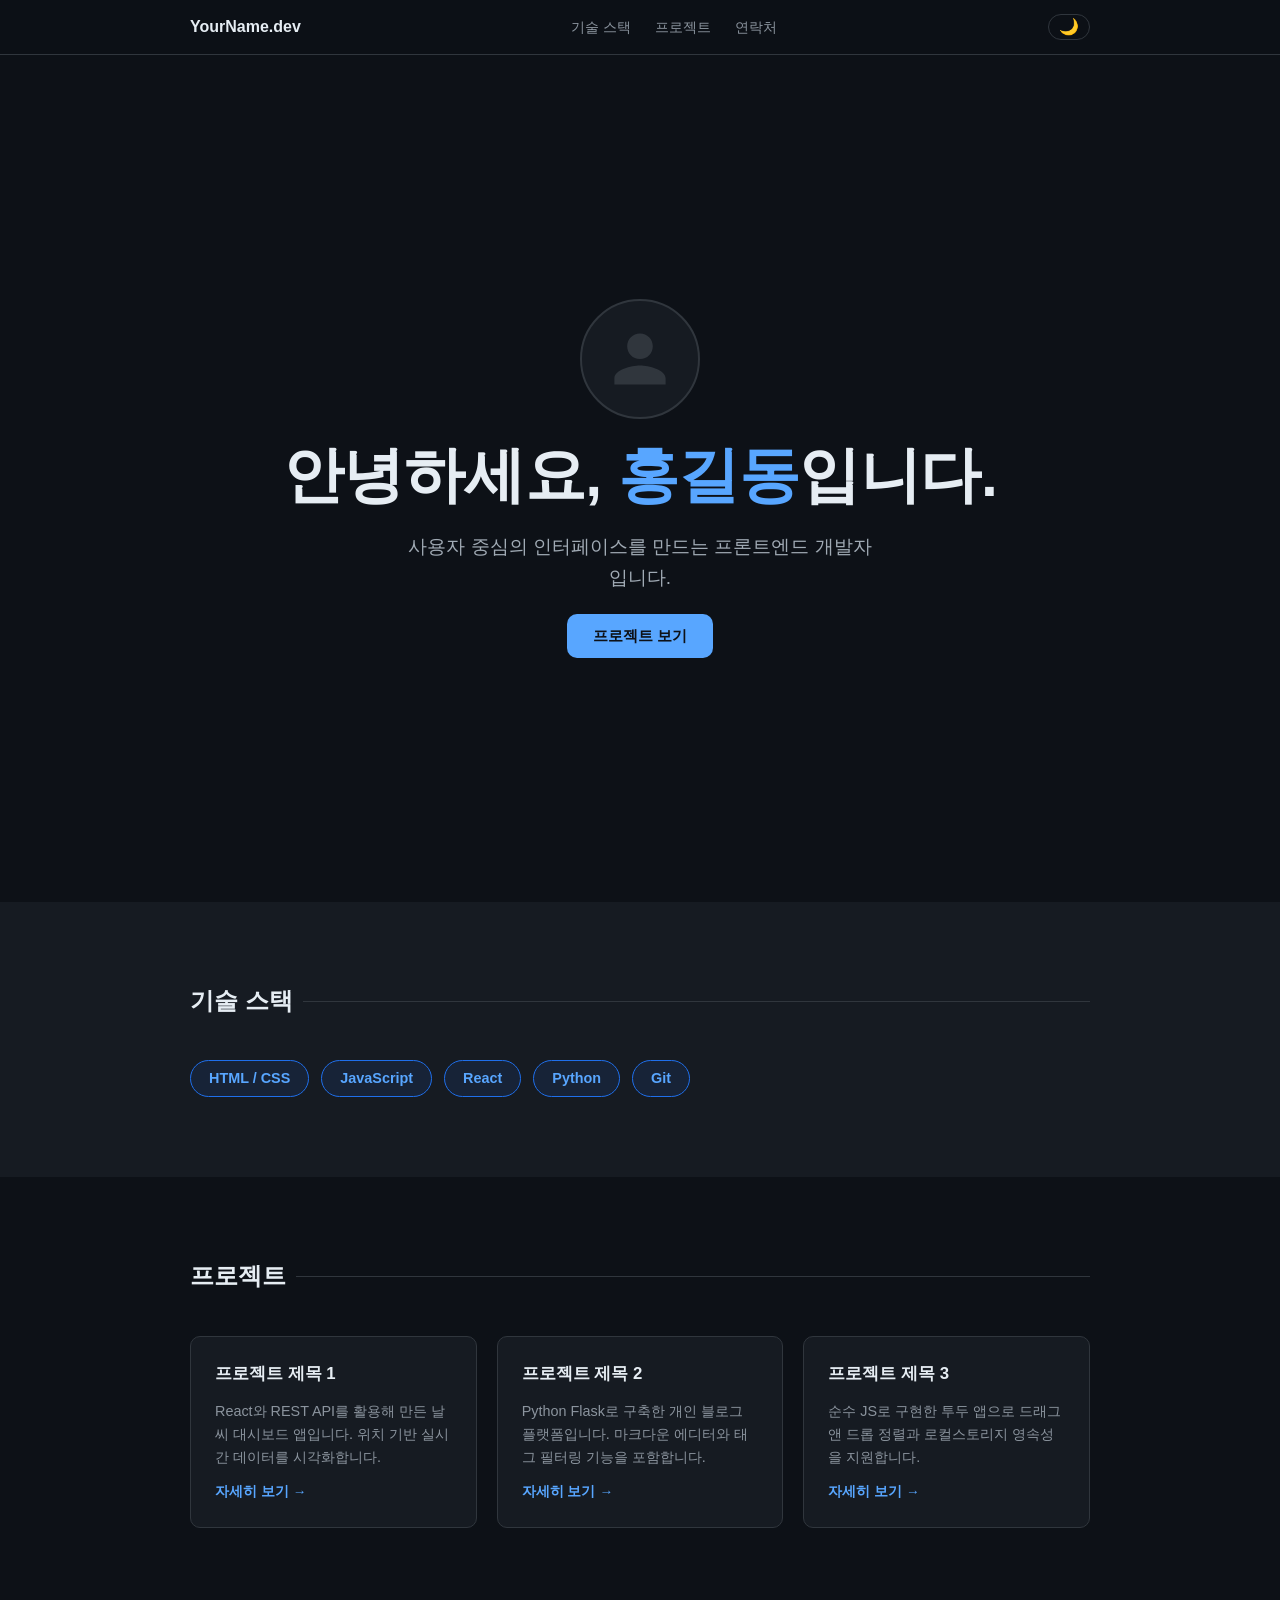
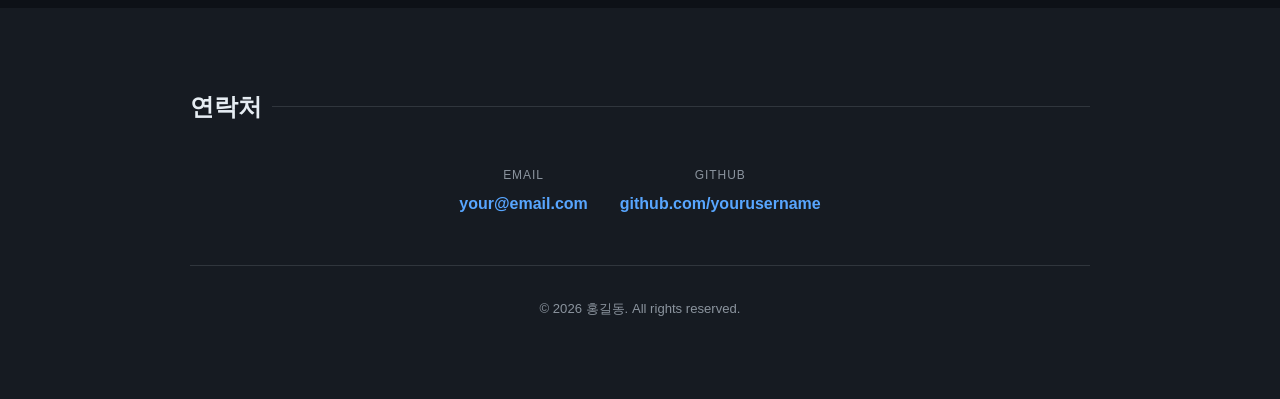
==== index.html @ 03c540ab "Initial commit: add personal portfolio landing page Co-Authored-By: Claude Sonnet 4.6 <noreply@anthr" ====
<!DOCTYPE html>
<html lang="ko">
<head>
  <meta charset="UTF-8" />
  <meta name="viewport" content="width=device-width, initial-scale=1.0" />
  <title>포트폴리오</title>
  <style>
    /* ── Reset & Base ── */
    *, *::before, *::after { box-sizing: border-box; margin: 0; padding: 0; }

    :root {
      --radius: 10px;
    }

    [data-theme="dark"] {
      --bg:        #0d1117;
      --surface:   #161b22;
      --border:    #30363d;
      --accent:    #58a6ff;
      --accent-dim:#1f6feb;
      --text:      #e6edf3;
      --muted:     #8b949e;
    }

    [data-theme="light"] {
      --bg:        #f6f8fa;
      --surface:   #ffffff;
      --border:    #d0d7de;
      --accent:    #0969da;
      --accent-dim:#54aeff;
      --text:      #1f2328;
      --muted:     #656d76;
    }

    html { scroll-behavior: smooth; }

    body {
      background: var(--bg);
      color: var(--text);
      font-family: -apple-system, BlinkMacSystemFont, "Segoe UI", sans-serif;
      line-height: 1.6;
    }

    a { color: var(--accent); text-decoration: none; }
    a:hover { text-decoration: underline; }

    section { padding: 80px 24px; }

    .container {
      max-width: 900px;
      margin: 0 auto;
    }

    .section-title {
      font-size: 1.5rem;
      font-weight: 700;
      margin-bottom: 40px;
      color: var(--text);
      display: flex;
      align-items: center;
      gap: 10px;
    }

    .section-title::after {
      content: "";
      flex: 1;
      height: 1px;
      background: var(--border);
    }

    /* ── Nav ── */
    nav {
      position: sticky;
      top: 0;
      z-index: 100;
      background: rgba(13, 17, 23, 0.85);
      backdrop-filter: blur(8px);
      border-bottom: 1px solid var(--border);
      padding: 14px 24px;
    }

    .nav-inner {
      max-width: 900px;
      margin: 0 auto;
      display: flex;
      justify-content: space-between;
      align-items: center;
    }

    .nav-logo {
      font-weight: 700;
      font-size: 1rem;
      color: var(--text);
    }

    .nav-links {
      display: flex;
      gap: 24px;
      list-style: none;
    }

    .nav-links a {
      font-size: 0.9rem;
      color: var(--muted);
      transition: color 0.2s;
    }

    .nav-links a:hover {
      color: var(--text);
      text-decoration: none;
    }

    .theme-toggle {
      background: none;
      border: 1px solid var(--border);
      border-radius: 20px;
      padding: 4px 10px;
      font-size: 1rem;
      cursor: pointer;
      line-height: 1;
      transition: border-color 0.2s, background 0.2s;
    }

    .theme-toggle:hover {
      background: var(--surface);
      border-color: var(--accent);
    }

    /* ── Hero ── */
    #hero {
      min-height: calc(100vh - 53px);
      display: flex;
      align-items: center;
      padding-top: 100px;
      padding-bottom: 100px;
      text-align: center;
    }

    .hero-inner {
      display: flex;
      flex-direction: column;
      align-items: center;
      text-align: center;
      gap: 20px;
      width: 100%;
    }

    .avatar {
      width: 120px;
      height: 120px;
      border-radius: 50%;
      background: var(--surface);
      border: 2px solid var(--border);
      display: flex;
      align-items: center;
      justify-content: center;
      overflow: hidden;
      color: var(--muted);
      font-size: 0.75rem;
    }

    .avatar svg {
      width: 64px;
      height: 64px;
      fill: var(--border);
    }

    .hero-name {
      font-size: clamp(2.5rem, 6vw, 3.8rem);
      font-weight: 800;
      letter-spacing: -0.5px;
      line-height: 1.2;
    }

    .hero-name span { color: var(--accent); }

    .hero-sub {
      font-size: clamp(1rem, 2.5vw, 1.2rem);
      color: #a0aab4;
      max-width: 480px;
    }

    .btn {
      display: inline-block;
      padding: 10px 26px;
      border-radius: var(--radius);
      font-size: 0.95rem;
      font-weight: 600;
      transition: background 0.2s, transform 0.15s;
    }

    .btn-primary {
      background: var(--accent);
      color: #0d1117;
    }

    .btn-primary:hover {
      background: #79b8ff;
      text-decoration: none;
      transform: translateY(-2px);
    }

    /* ── Skills ── */
    #skills { background: var(--surface); }

    .badge-list {
      display: flex;
      flex-wrap: wrap;
      gap: 12px;
    }

    .badge {
      padding: 6px 18px;
      border: 1px solid var(--accent-dim);
      border-radius: 20px;
      font-size: 0.9rem;
      font-weight: 600;
      color: var(--accent);
      background: rgba(31, 111, 235, 0.1);
      transition: background 0.2s, transform 0.15s;
      cursor: default;
    }

    .badge:hover {
      background: rgba(88, 166, 255, 0.18);
      transform: translateY(-2px);
    }

    /* ── Projects ── */
    .card-grid {
      display: grid;
      grid-template-columns: repeat(3, 1fr);
      gap: 20px;
    }

    .card {
      background: var(--surface);
      border: 1px solid var(--border);
      border-radius: var(--radius);
      padding: 24px;
      display: flex;
      flex-direction: column;
      gap: 12px;
      transition: border-color 0.2s, transform 0.2s;
    }

    .card:hover {
      border-color: var(--accent);
      transform: translateY(-4px);
    }

    .card-title {
      font-size: 1.05rem;
      font-weight: 700;
    }

    .card-desc {
      font-size: 0.9rem;
      color: var(--muted);
      flex: 1;
    }

    .card-link {
      font-size: 0.85rem;
      font-weight: 600;
      color: var(--accent);
      display: inline-flex;
      align-items: center;
      gap: 4px;
      margin-top: auto;
    }

    .card-link::after { content: " →"; }

    .card-link:hover { text-decoration: none; opacity: 0.85; }

    /* ── Contact ── */
    #contact {
      background: var(--surface);
      text-align: center;
    }

    .contact-links {
      display: flex;
      justify-content: center;
      gap: 32px;
      flex-wrap: wrap;
      margin-bottom: 48px;
    }

    .contact-item {
      display: flex;
      flex-direction: column;
      align-items: center;
      gap: 6px;
    }

    .contact-label {
      font-size: 0.75rem;
      color: var(--muted);
      text-transform: uppercase;
      letter-spacing: 0.08em;
    }

    .contact-value {
      font-size: 1rem;
      font-weight: 600;
      color: var(--accent);
    }

    footer {
      padding-top: 32px;
      border-top: 1px solid var(--border);
      color: var(--muted);
      font-size: 0.82rem;
    }

    /* ── Responsive ── */
    @media (max-width: 720px) {
      .card-grid { grid-template-columns: 1fr; }
      .nav-links { gap: 16px; }
    }

    @media (max-width: 480px) {
      .nav-links { display: none; }
      section { padding: 60px 20px; }
    }
  </style>
</head>
<body>

  <!-- Nav -->
  <nav>
    <div class="nav-inner">
      <span class="nav-logo">YourName.dev</span>
      <ul class="nav-links">
        <li><a href="#skills">기술 스택</a></li>
        <li><a href="#projects">프로젝트</a></li>
        <li><a href="#contact">연락처</a></li>
      </ul>
      <button class="theme-toggle" id="themeToggle" aria-label="테마 전환">🌙</button>
    </div>
  </nav>

  <!-- Hero -->
  <section id="hero">
    <div class="container hero-inner">
      <div class="avatar" aria-label="프로필 이미지 자리">
        <!-- 실제 이미지 사용 시: <img src="profile.jpg" alt="프로필"> -->
        <svg viewBox="0 0 24 24" xmlns="http://www.w3.org/2000/svg">
          <path d="M12 12c2.7 0 4.8-2.1 4.8-4.8S14.7 2.4 12 2.4 7.2 4.5 7.2 7.2 9.3 12 12 12zm0 2.4c-3.2 0-9.6 1.6-9.6 4.8v2.4h19.2v-2.4c0-3.2-6.4-4.8-9.6-4.8z"/>
        </svg>
      </div>
      <h1 class="hero-name">안녕하세요, <span>홍길동</span>입니다.</h1>
      <p class="hero-sub">사용자 중심의 인터페이스를 만드는 프론트엔드 개발자입니다.</p>
      <a href="#projects" class="btn btn-primary">프로젝트 보기</a>
    </div>
  </section>

  <!-- Skills -->
  <section id="skills">
    <div class="container">
      <h2 class="section-title">기술 스택</h2>
      <div class="badge-list">
        <span class="badge">HTML / CSS</span>
        <span class="badge">JavaScript</span>
        <span class="badge">React</span>
        <span class="badge">Python</span>
        <span class="badge">Git</span>
      </div>
    </div>
  </section>

  <!-- Projects -->
  <section id="projects">
    <div class="container">
      <h2 class="section-title">프로젝트</h2>
      <div class="card-grid">

        <div class="card">
          <div class="card-title">프로젝트 제목 1</div>
          <p class="card-desc">React와 REST API를 활용해 만든 날씨 대시보드 앱입니다. 위치 기반 실시간 데이터를 시각화합니다.</p>
          <a href="#" class="card-link">자세히 보기</a>
        </div>

        <div class="card">
          <div class="card-title">프로젝트 제목 2</div>
          <p class="card-desc">Python Flask로 구축한 개인 블로그 플랫폼입니다. 마크다운 에디터와 태그 필터링 기능을 포함합니다.</p>
          <a href="#" class="card-link">자세히 보기</a>
        </div>

        <div class="card">
          <div class="card-title">프로젝트 제목 3</div>
          <p class="card-desc">순수 JS로 구현한 투두 앱으로 드래그 앤 드롭 정렬과 로컬스토리지 영속성을 지원합니다.</p>
          <a href="#" class="card-link">자세히 보기</a>
        </div>

      </div>
    </div>
  </section>

  <!-- Contact -->
  <section id="contact">
    <div class="container">
      <h2 class="section-title">연락처</h2>
      <div class="contact-links">
        <div class="contact-item">
          <span class="contact-label">Email</span>
          <a href="mailto:your@email.com" class="contact-value">your@email.com</a>
        </div>
        <div class="contact-item">
          <span class="contact-label">GitHub</span>
          <a href="https://github.com/yourusername" target="_blank" rel="noopener" class="contact-value">github.com/yourusername</a>
        </div>
      </div>
      <footer>
        <p>© 2026 홍길동. All rights reserved.</p>
      </footer>
    </div>
  </section>


  <script>
    const html   = document.documentElement;
    const btn    = document.getElementById('themeToggle');
    const EMOJI  = { dark: '🌙', light: '☀️' };

    function applyTheme(theme) {
      html.setAttribute('data-theme', theme);
      btn.textContent = EMOJI[theme];
      localStorage.setItem('theme', theme);
    }

    // 저장된 테마 복원 (없으면 dark 기본)
    applyTheme(localStorage.getItem('theme') || 'dark');

    btn.addEventListener('click', () => {
      applyTheme(html.getAttribute('data-theme') === 'dark' ? 'light' : 'dark');
    });
  </script>
</body>
</html>
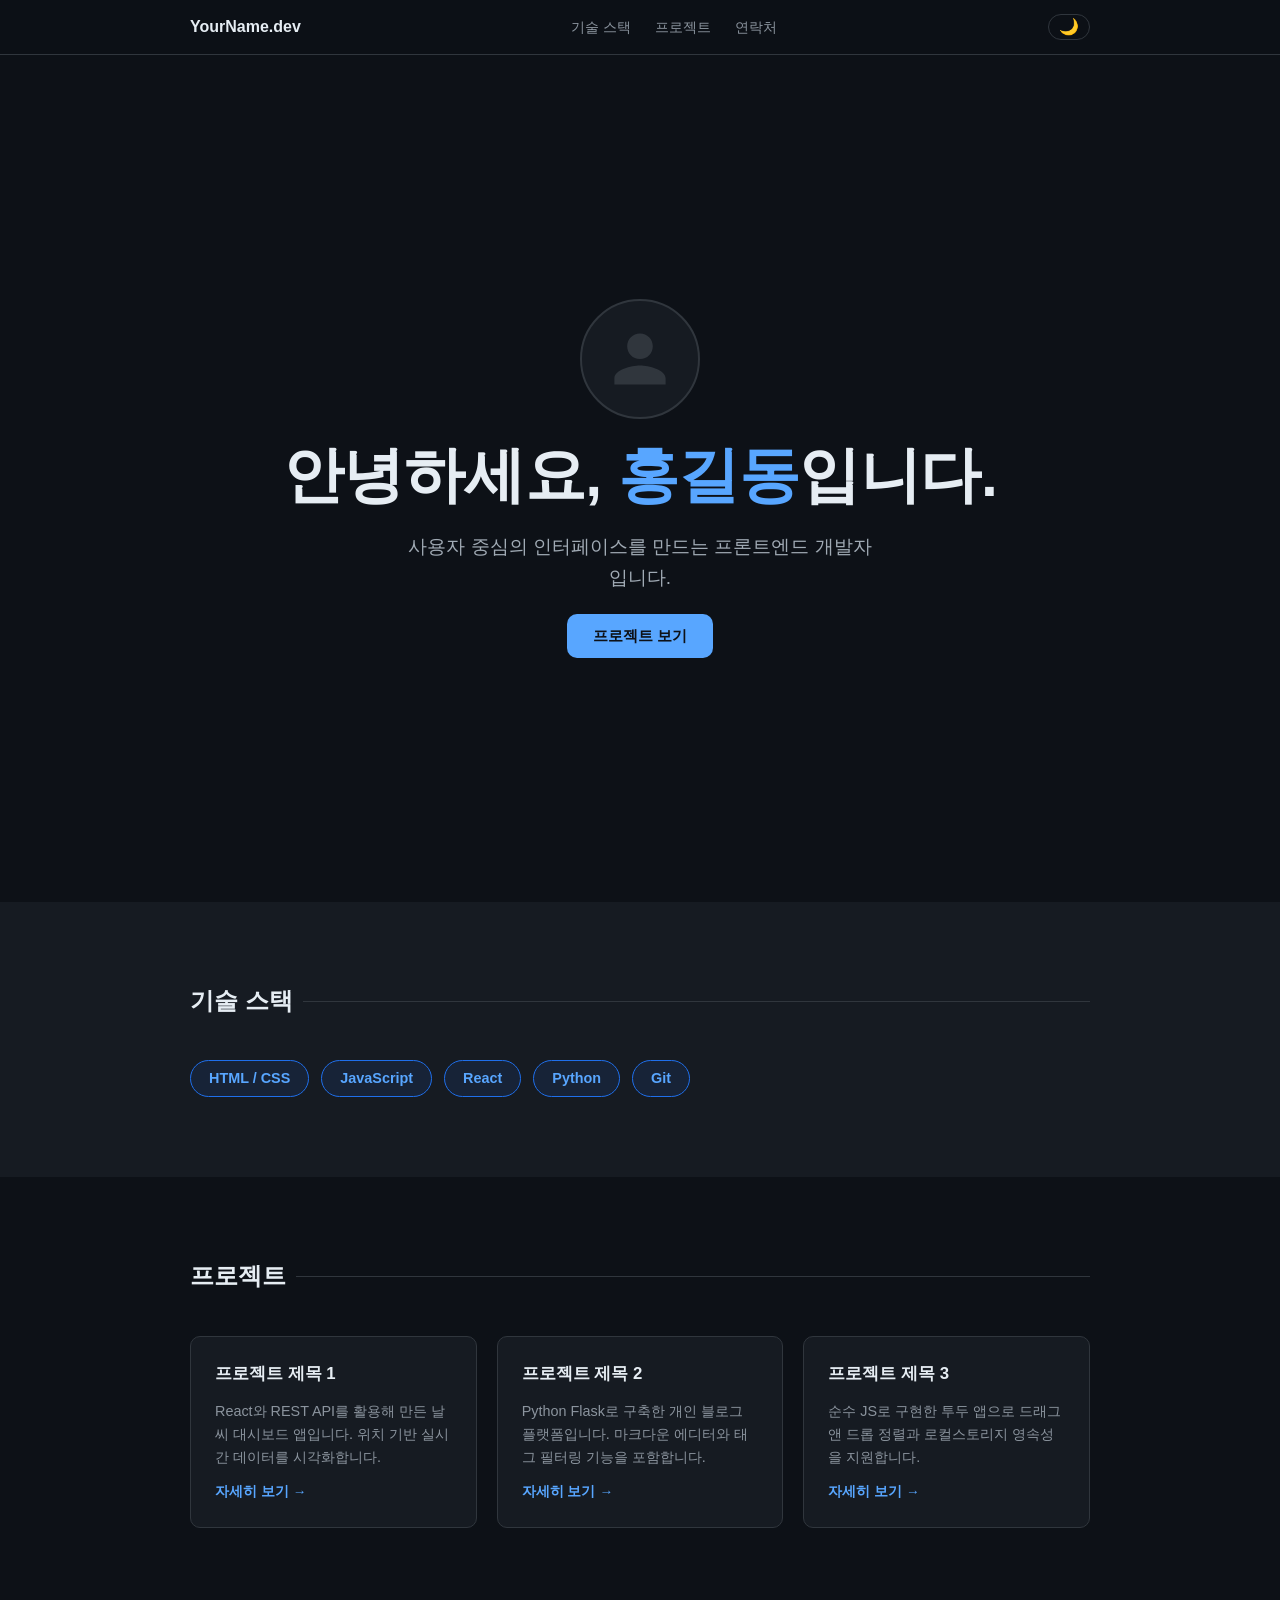
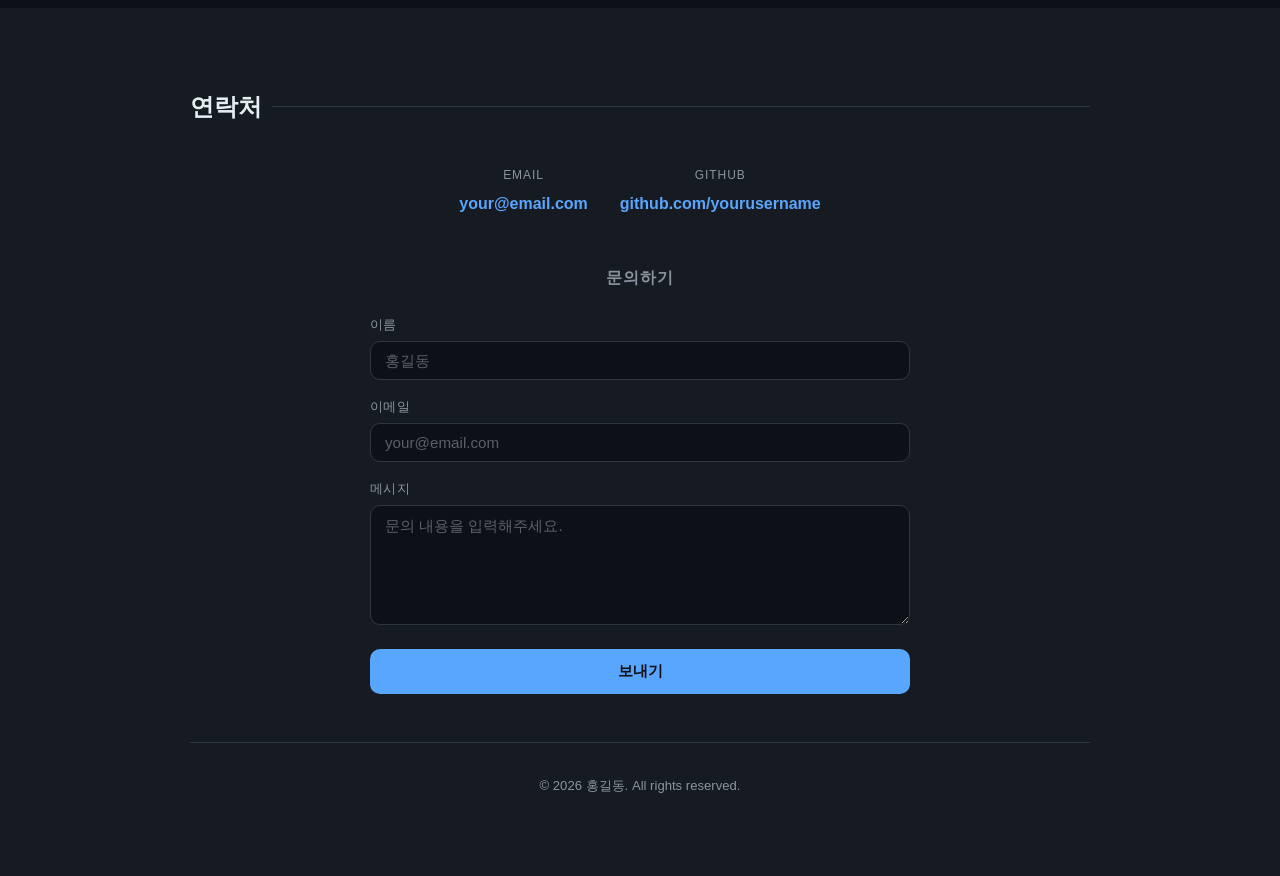
==== commit f4820a44: "feat: add contact form and extract styles to style.css Co-Authored-By: Claude Sonnet 4.6 <noreply@an" ====
--- a/index.html
+++ b/index.html
@@ -4,328 +4,7 @@
   <meta charset="UTF-8" />
   <meta name="viewport" content="width=device-width, initial-scale=1.0" />
   <title>포트폴리오</title>
-  <style>
-    /* ── Reset & Base ── */
-    *, *::before, *::after { box-sizing: border-box; margin: 0; padding: 0; }
-
-    :root {
-      --radius: 10px;
-    }
-
-    [data-theme="dark"] {
-      --bg:        #0d1117;
-      --surface:   #161b22;
-      --border:    #30363d;
-      --accent:    #58a6ff;
-      --accent-dim:#1f6feb;
-      --text:      #e6edf3;
-      --muted:     #8b949e;
-    }
-
-    [data-theme="light"] {
-      --bg:        #f6f8fa;
-      --surface:   #ffffff;
-      --border:    #d0d7de;
-      --accent:    #0969da;
-      --accent-dim:#54aeff;
-      --text:      #1f2328;
-      --muted:     #656d76;
-    }
-
-    html { scroll-behavior: smooth; }
-
-    body {
-      background: var(--bg);
-      color: var(--text);
-      font-family: -apple-system, BlinkMacSystemFont, "Segoe UI", sans-serif;
-      line-height: 1.6;
-    }
-
-    a { color: var(--accent); text-decoration: none; }
-    a:hover { text-decoration: underline; }
-
-    section { padding: 80px 24px; }
-
-    .container {
-      max-width: 900px;
-      margin: 0 auto;
-    }
-
-    .section-title {
-      font-size: 1.5rem;
-      font-weight: 700;
-      margin-bottom: 40px;
-      color: var(--text);
-      display: flex;
-      align-items: center;
-      gap: 10px;
-    }
-
-    .section-title::after {
-      content: "";
-      flex: 1;
-      height: 1px;
-      background: var(--border);
-    }
-
-    /* ── Nav ── */
-    nav {
-      position: sticky;
-      top: 0;
-      z-index: 100;
-      background: rgba(13, 17, 23, 0.85);
-      backdrop-filter: blur(8px);
-      border-bottom: 1px solid var(--border);
-      padding: 14px 24px;
-    }
-
-    .nav-inner {
-      max-width: 900px;
-      margin: 0 auto;
-      display: flex;
-      justify-content: space-between;
-      align-items: center;
-    }
-
-    .nav-logo {
-      font-weight: 700;
-      font-size: 1rem;
-      color: var(--text);
-    }
-
-    .nav-links {
-      display: flex;
-      gap: 24px;
-      list-style: none;
-    }
-
-    .nav-links a {
-      font-size: 0.9rem;
-      color: var(--muted);
-      transition: color 0.2s;
-    }
-
-    .nav-links a:hover {
-      color: var(--text);
-      text-decoration: none;
-    }
-
-    .theme-toggle {
-      background: none;
-      border: 1px solid var(--border);
-      border-radius: 20px;
-      padding: 4px 10px;
-      font-size: 1rem;
-      cursor: pointer;
-      line-height: 1;
-      transition: border-color 0.2s, background 0.2s;
-    }
-
-    .theme-toggle:hover {
-      background: var(--surface);
-      border-color: var(--accent);
-    }
-
-    /* ── Hero ── */
-    #hero {
-      min-height: calc(100vh - 53px);
-      display: flex;
-      align-items: center;
-      padding-top: 100px;
-      padding-bottom: 100px;
-      text-align: center;
-    }
-
-    .hero-inner {
-      display: flex;
-      flex-direction: column;
-      align-items: center;
-      text-align: center;
-      gap: 20px;
-      width: 100%;
-    }
-
-    .avatar {
-      width: 120px;
-      height: 120px;
-      border-radius: 50%;
-      background: var(--surface);
-      border: 2px solid var(--border);
-      display: flex;
-      align-items: center;
-      justify-content: center;
-      overflow: hidden;
-      color: var(--muted);
-      font-size: 0.75rem;
-    }
-
-    .avatar svg {
-      width: 64px;
-      height: 64px;
-      fill: var(--border);
-    }
-
-    .hero-name {
-      font-size: clamp(2.5rem, 6vw, 3.8rem);
-      font-weight: 800;
-      letter-spacing: -0.5px;
-      line-height: 1.2;
-    }
-
-    .hero-name span { color: var(--accent); }
-
-    .hero-sub {
-      font-size: clamp(1rem, 2.5vw, 1.2rem);
-      color: #a0aab4;
-      max-width: 480px;
-    }
-
-    .btn {
-      display: inline-block;
-      padding: 10px 26px;
-      border-radius: var(--radius);
-      font-size: 0.95rem;
-      font-weight: 600;
-      transition: background 0.2s, transform 0.15s;
-    }
-
-    .btn-primary {
-      background: var(--accent);
-      color: #0d1117;
-    }
-
-    .btn-primary:hover {
-      background: #79b8ff;
-      text-decoration: none;
-      transform: translateY(-2px);
-    }
-
-    /* ── Skills ── */
-    #skills { background: var(--surface); }
-
-    .badge-list {
-      display: flex;
-      flex-wrap: wrap;
-      gap: 12px;
-    }
-
-    .badge {
-      padding: 6px 18px;
-      border: 1px solid var(--accent-dim);
-      border-radius: 20px;
-      font-size: 0.9rem;
-      font-weight: 600;
-      color: var(--accent);
-      background: rgba(31, 111, 235, 0.1);
-      transition: background 0.2s, transform 0.15s;
-      cursor: default;
-    }
-
-    .badge:hover {
-      background: rgba(88, 166, 255, 0.18);
-      transform: translateY(-2px);
-    }
-
-    /* ── Projects ── */
-    .card-grid {
-      display: grid;
-      grid-template-columns: repeat(3, 1fr);
-      gap: 20px;
-    }
-
-    .card {
-      background: var(--surface);
-      border: 1px solid var(--border);
-      border-radius: var(--radius);
-      padding: 24px;
-      display: flex;
-      flex-direction: column;
-      gap: 12px;
-      transition: border-color 0.2s, transform 0.2s;
-    }
-
-    .card:hover {
-      border-color: var(--accent);
-      transform: translateY(-4px);
-    }
-
-    .card-title {
-      font-size: 1.05rem;
-      font-weight: 700;
-    }
-
-    .card-desc {
-      font-size: 0.9rem;
-      color: var(--muted);
-      flex: 1;
-    }
-
-    .card-link {
-      font-size: 0.85rem;
-      font-weight: 600;
-      color: var(--accent);
-      display: inline-flex;
-      align-items: center;
-      gap: 4px;
-      margin-top: auto;
-    }
-
-    .card-link::after { content: " →"; }
-
-    .card-link:hover { text-decoration: none; opacity: 0.85; }
-
-    /* ── Contact ── */
-    #contact {
-      background: var(--surface);
-      text-align: center;
-    }
-
-    .contact-links {
-      display: flex;
-      justify-content: center;
-      gap: 32px;
-      flex-wrap: wrap;
-      margin-bottom: 48px;
-    }
-
-    .contact-item {
-      display: flex;
-      flex-direction: column;
-      align-items: center;
-      gap: 6px;
-    }
-
-    .contact-label {
-      font-size: 0.75rem;
-      color: var(--muted);
-      text-transform: uppercase;
-      letter-spacing: 0.08em;
-    }
-
-    .contact-value {
-      font-size: 1rem;
-      font-weight: 600;
-      color: var(--accent);
-    }
-
-    footer {
-      padding-top: 32px;
-      border-top: 1px solid var(--border);
-      color: var(--muted);
-      font-size: 0.82rem;
-    }
-
-    /* ── Responsive ── */
-    @media (max-width: 720px) {
-      .card-grid { grid-template-columns: 1fr; }
-      .nav-links { gap: 16px; }
-    }
-
-    @media (max-width: 480px) {
-      .nav-links { display: none; }
-      section { padding: 60px 20px; }
-    }
-  </style>
+  <link rel="stylesheet" href="style.css" />
 </head>
 <body>
 
@@ -413,6 +92,23 @@
           <a href="https://github.com/yourusername" target="_blank" rel="noopener" class="contact-value">github.com/yourusername</a>
         </div>
       </div>
+      <form class="contact-form" action="#" method="post">
+        <h3>문의하기</h3>
+        <div class="form-group">
+          <label for="name">이름</label>
+          <input type="text" id="name" name="name" placeholder="홍길동" required />
+        </div>
+        <div class="form-group">
+          <label for="email">이메일</label>
+          <input type="email" id="email" name="email" placeholder="your@email.com" required />
+        </div>
+        <div class="form-group">
+          <label for="message">메시지</label>
+          <textarea id="message" name="message" placeholder="문의 내용을 입력해주세요." required></textarea>
+        </div>
+        <button type="submit" class="btn-submit">보내기</button>
+      </form>
+
       <footer>
         <p>© 2026 홍길동. All rights reserved.</p>
       </footer>
--- a/style.css
+++ b/style.css
@@ -0,0 +1,401 @@
+/* ── Reset & Base ── */
+*, *::before, *::after { box-sizing: border-box; margin: 0; padding: 0; }
+
+:root {
+  --radius: 10px;
+}
+
+[data-theme="dark"] {
+  --bg:        #0d1117;
+  --surface:   #161b22;
+  --border:    #30363d;
+  --accent:    #58a6ff;
+  --accent-dim:#1f6feb;
+  --text:      #e6edf3;
+  --muted:     #8b949e;
+}
+
+[data-theme="light"] {
+  --bg:        #f6f8fa;
+  --surface:   #ffffff;
+  --border:    #d0d7de;
+  --accent:    #0969da;
+  --accent-dim:#54aeff;
+  --text:      #1f2328;
+  --muted:     #656d76;
+}
+
+html { scroll-behavior: smooth; }
+
+body {
+  background: var(--bg);
+  color: var(--text);
+  font-family: -apple-system, BlinkMacSystemFont, "Segoe UI", sans-serif;
+  line-height: 1.6;
+}
+
+a { color: var(--accent); text-decoration: none; }
+a:hover { text-decoration: underline; }
+
+section { padding: 80px 24px; }
+
+.container {
+  max-width: 900px;
+  margin: 0 auto;
+}
+
+.section-title {
+  font-size: 1.5rem;
+  font-weight: 700;
+  margin-bottom: 40px;
+  color: var(--text);
+  display: flex;
+  align-items: center;
+  gap: 10px;
+}
+
+.section-title::after {
+  content: "";
+  flex: 1;
+  height: 1px;
+  background: var(--border);
+}
+
+/* ── Nav ── */
+nav {
+  position: sticky;
+  top: 0;
+  z-index: 100;
+  background: rgba(13, 17, 23, 0.85);
+  backdrop-filter: blur(8px);
+  border-bottom: 1px solid var(--border);
+  padding: 14px 24px;
+}
+
+.nav-inner {
+  max-width: 900px;
+  margin: 0 auto;
+  display: flex;
+  justify-content: space-between;
+  align-items: center;
+}
+
+.nav-logo {
+  font-weight: 700;
+  font-size: 1rem;
+  color: var(--text);
+}
+
+.nav-links {
+  display: flex;
+  gap: 24px;
+  list-style: none;
+}
+
+.nav-links a {
+  font-size: 0.9rem;
+  color: var(--muted);
+  transition: color 0.2s;
+}
+
+.nav-links a:hover {
+  color: var(--text);
+  text-decoration: none;
+}
+
+.theme-toggle {
+  background: none;
+  border: 1px solid var(--border);
+  border-radius: 20px;
+  padding: 4px 10px;
+  font-size: 1rem;
+  cursor: pointer;
+  line-height: 1;
+  transition: border-color 0.2s, background 0.2s;
+}
+
+.theme-toggle:hover {
+  background: var(--surface);
+  border-color: var(--accent);
+}
+
+/* ── Hero ── */
+#hero {
+  min-height: calc(100vh - 53px);
+  display: flex;
+  align-items: center;
+  padding-top: 100px;
+  padding-bottom: 100px;
+  text-align: center;
+}
+
+.hero-inner {
+  display: flex;
+  flex-direction: column;
+  align-items: center;
+  text-align: center;
+  gap: 20px;
+  width: 100%;
+}
+
+.avatar {
+  width: 120px;
+  height: 120px;
+  border-radius: 50%;
+  background: var(--surface);
+  border: 2px solid var(--border);
+  display: flex;
+  align-items: center;
+  justify-content: center;
+  overflow: hidden;
+  color: var(--muted);
+  font-size: 0.75rem;
+}
+
+.avatar svg {
+  width: 64px;
+  height: 64px;
+  fill: var(--border);
+}
+
+.hero-name {
+  font-size: clamp(2.5rem, 6vw, 3.8rem);
+  font-weight: 800;
+  letter-spacing: -0.5px;
+  line-height: 1.2;
+}
+
+.hero-name span { color: var(--accent); }
+
+.hero-sub {
+  font-size: clamp(1rem, 2.5vw, 1.2rem);
+  color: #a0aab4;
+  max-width: 480px;
+}
+
+.btn {
+  display: inline-block;
+  padding: 10px 26px;
+  border-radius: var(--radius);
+  font-size: 0.95rem;
+  font-weight: 600;
+  transition: background 0.2s, transform 0.15s;
+}
+
+.btn-primary {
+  background: var(--accent);
+  color: #0d1117;
+}
+
+.btn-primary:hover {
+  background: #79b8ff;
+  text-decoration: none;
+  transform: translateY(-2px);
+}
+
+/* ── Skills ── */
+#skills { background: var(--surface); }
+
+.badge-list {
+  display: flex;
+  flex-wrap: wrap;
+  gap: 12px;
+}
+
+.badge {
+  padding: 6px 18px;
+  border: 1px solid var(--accent-dim);
+  border-radius: 20px;
+  font-size: 0.9rem;
+  font-weight: 600;
+  color: var(--accent);
+  background: rgba(31, 111, 235, 0.1);
+  transition: background 0.2s, transform 0.15s;
+  cursor: default;
+}
+
+.badge:hover {
+  background: rgba(88, 166, 255, 0.18);
+  transform: translateY(-2px);
+}
+
+/* ── Projects ── */
+.card-grid {
+  display: grid;
+  grid-template-columns: repeat(3, 1fr);
+  gap: 20px;
+}
+
+.card {
+  background: var(--surface);
+  border: 1px solid var(--border);
+  border-radius: var(--radius);
+  padding: 24px;
+  display: flex;
+  flex-direction: column;
+  gap: 12px;
+  transition: border-color 0.2s, transform 0.2s;
+}
+
+.card:hover {
+  border-color: var(--accent);
+  transform: translateY(-4px);
+}
+
+.card-title {
+  font-size: 1.05rem;
+  font-weight: 700;
+}
+
+.card-desc {
+  font-size: 0.9rem;
+  color: var(--muted);
+  flex: 1;
+}
+
+.card-link {
+  font-size: 0.85rem;
+  font-weight: 600;
+  color: var(--accent);
+  display: inline-flex;
+  align-items: center;
+  gap: 4px;
+  margin-top: auto;
+}
+
+.card-link::after { content: " →"; }
+
+.card-link:hover { text-decoration: none; opacity: 0.85; }
+
+/* ── Contact ── */
+#contact {
+  background: var(--surface);
+  text-align: center;
+}
+
+.contact-links {
+  display: flex;
+  justify-content: center;
+  gap: 32px;
+  flex-wrap: wrap;
+  margin-bottom: 48px;
+}
+
+.contact-item {
+  display: flex;
+  flex-direction: column;
+  align-items: center;
+  gap: 6px;
+}
+
+.contact-label {
+  font-size: 0.75rem;
+  color: var(--muted);
+  text-transform: uppercase;
+  letter-spacing: 0.08em;
+}
+
+.contact-value {
+  font-size: 1rem;
+  font-weight: 600;
+  color: var(--accent);
+}
+
+/* ── Contact Form ── */
+.contact-form {
+  max-width: 540px;
+  margin: 0 auto 48px;
+  text-align: left;
+}
+
+.contact-form h3 {
+  font-size: 1rem;
+  font-weight: 600;
+  color: var(--muted);
+  margin-bottom: 24px;
+  text-align: center;
+  letter-spacing: 0.05em;
+  text-transform: uppercase;
+}
+
+.form-group {
+  display: flex;
+  flex-direction: column;
+  gap: 6px;
+  margin-bottom: 16px;
+}
+
+.form-group label {
+  font-size: 0.82rem;
+  color: var(--muted);
+  font-weight: 500;
+  letter-spacing: 0.03em;
+}
+
+.form-group input,
+.form-group textarea {
+  background: var(--bg);
+  border: 1px solid var(--border);
+  border-radius: var(--radius);
+  color: var(--text);
+  font-family: inherit;
+  font-size: 0.95rem;
+  padding: 10px 14px;
+  outline: none;
+  transition: border-color 0.2s, box-shadow 0.2s;
+  width: 100%;
+}
+
+.form-group textarea {
+  height: 120px;
+  resize: vertical;
+}
+
+.form-group input:focus,
+.form-group textarea:focus {
+  border-color: var(--accent);
+  box-shadow: 0 0 0 3px rgba(88, 166, 255, 0.15);
+}
+
+.form-group input::placeholder,
+.form-group textarea::placeholder {
+  color: var(--muted);
+  opacity: 0.6;
+}
+
+.btn-submit {
+  width: 100%;
+  padding: 12px;
+  background: var(--accent);
+  color: #0d1117;
+  border: none;
+  border-radius: var(--radius);
+  font-size: 0.95rem;
+  font-weight: 700;
+  cursor: pointer;
+  transition: background 0.2s, transform 0.15s;
+  margin-top: 8px;
+}
+
+.btn-submit:hover {
+  background: #79b8ff;
+  transform: translateY(-2px);
+}
+
+footer {
+  padding-top: 32px;
+  border-top: 1px solid var(--border);
+  color: var(--muted);
+  font-size: 0.82rem;
+}
+
+/* ── Responsive ── */
+@media (max-width: 720px) {
+  .card-grid { grid-template-columns: 1fr; }
+  .nav-links { gap: 16px; }
+}
+
+@media (max-width: 480px) {
+  .nav-links { display: none; }
+  section { padding: 60px 20px; }
+}
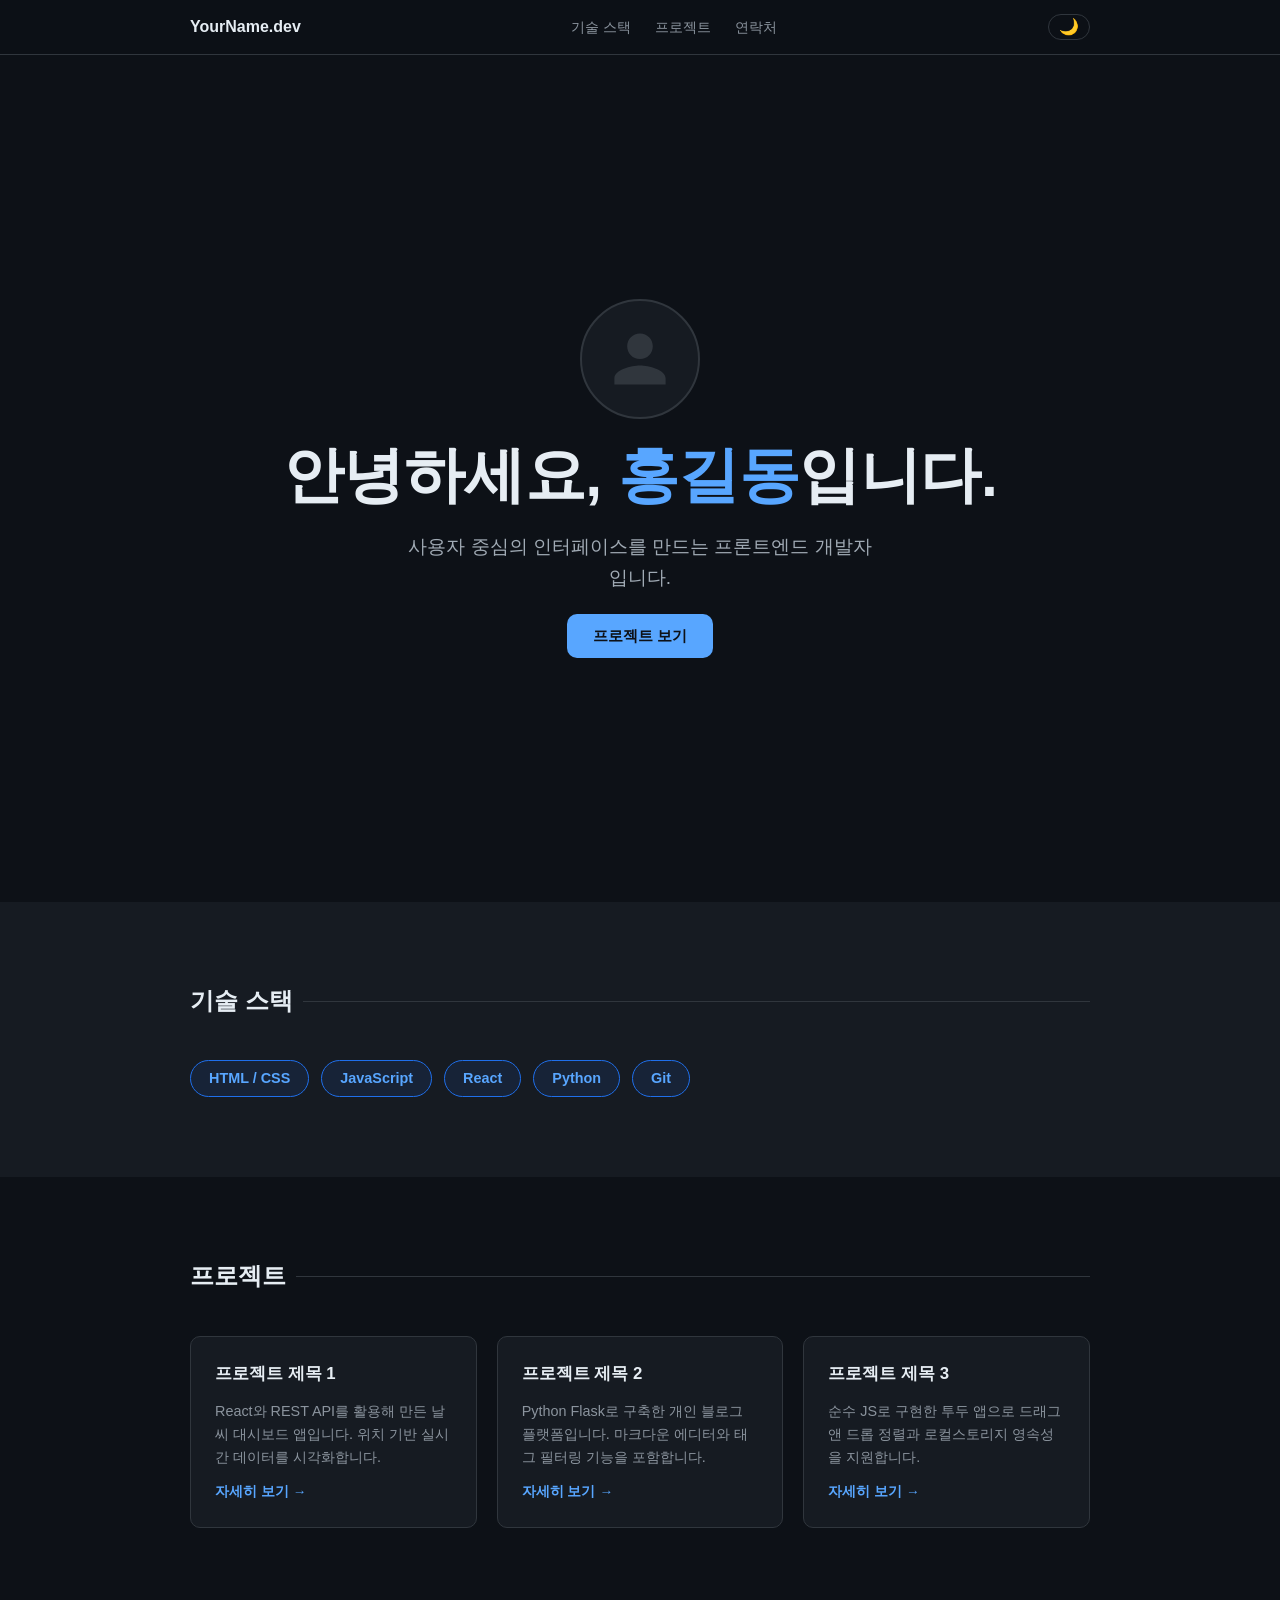
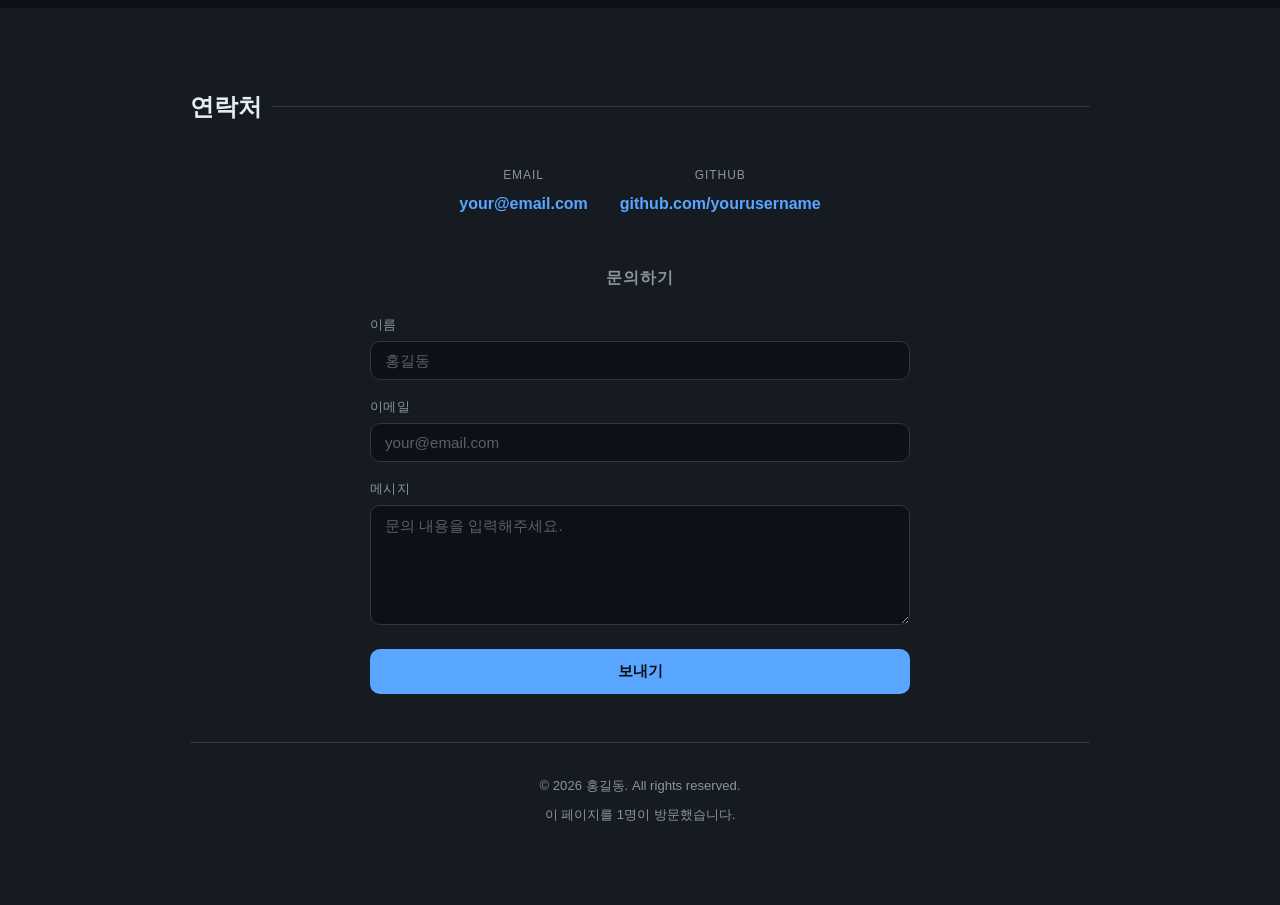
==== commit ca530fb1: "feat: add visitor counter to portfolio 방문자 수를 localStorage로 추적하고 footer에 표시.  Co-Authored-By: Claude" ====
--- a/index.html
+++ b/index.html
@@ -111,6 +111,7 @@
 
       <footer>
         <p>© 2026 홍길동. All rights reserved.</p>
+        <p class="visitor-count">이 페이지를 <span id="visitorCount">0</span>명이 방문했습니다.</p>
       </footer>
     </div>
   </section>
@@ -130,6 +131,11 @@
     // 저장된 테마 복원 (없으면 dark 기본)
     applyTheme(localStorage.getItem('theme') || 'dark');
 
+    // 방문자 카운터
+    const count = Number(localStorage.getItem('visitorCount') || 0) + 1;
+    localStorage.setItem('visitorCount', count);
+    document.getElementById('visitorCount').textContent = count;
+
     btn.addEventListener('click', () => {
       applyTheme(html.getAttribute('data-theme') === 'dark' ? 'light' : 'dark');
     });
--- a/style.css
+++ b/style.css
@@ -389,6 +389,12 @@
   font-size: 0.82rem;
 }
 
+.visitor-count {
+  margin-top: 8px;
+  color: var(--muted);
+  font-size: 0.82rem;
+}
+
 /* ── Responsive ── */
 @media (max-width: 720px) {
   .card-grid { grid-template-columns: 1fr; }
